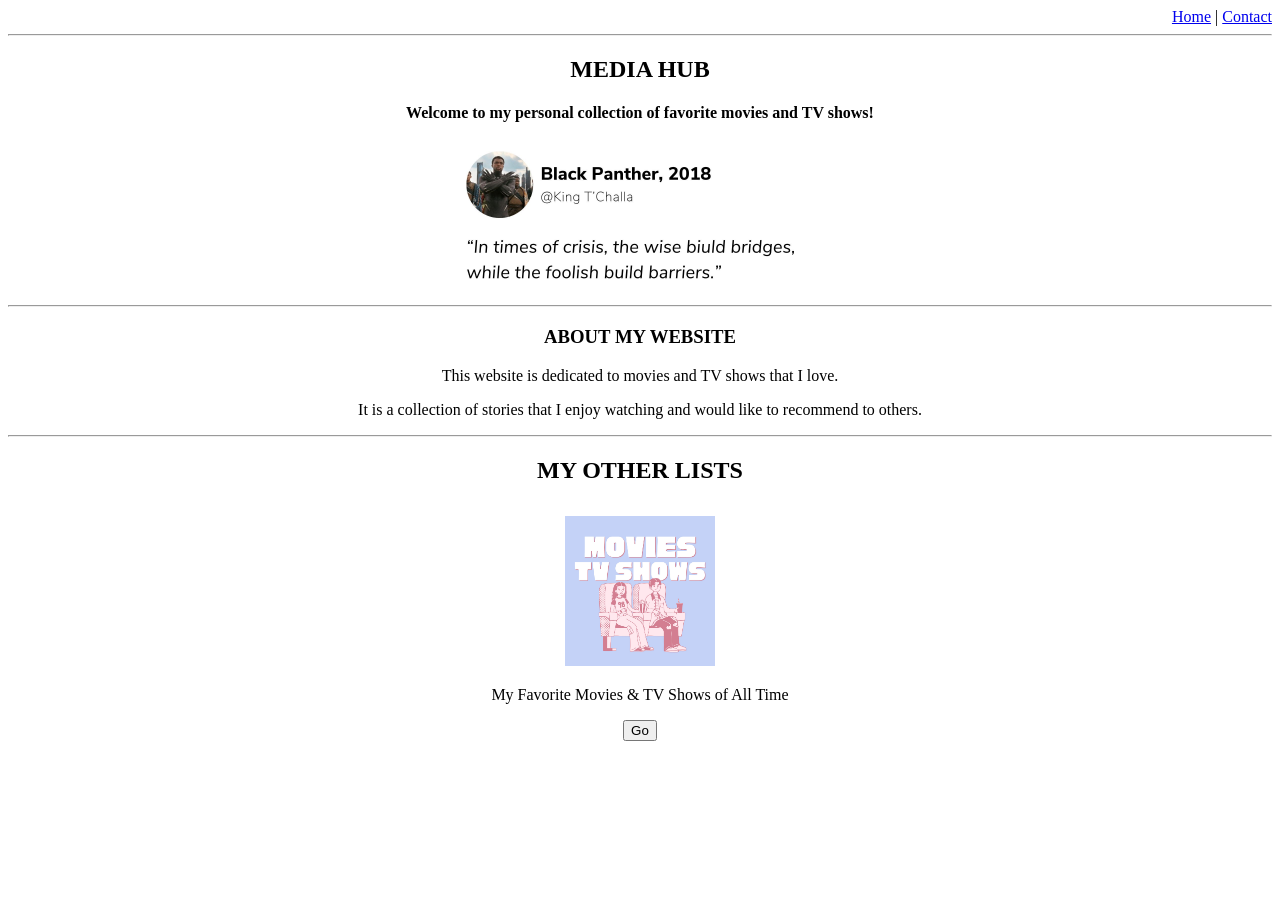
==== index.html @ dc8c58a5 "Complete Media Hub website" ====
<!DOCTYPE html>
<html lang="en">
<head>
    <meta charset="UTF-8">
</head>
<body>
    <header align="right">
        <nav>
            <a href="../index.html">Home</a> | 
            <a href="pages/contact.html">Contact</a> 
        </nav>
    </header>
    <hr>
    <section>
        <div>
            <center>
            <h1> MEDIA HUB</h1>
            <h4>Welcome to my personal collection of favorite
            movies and TV shows!</h4>
            <center>
        </div>
        <div>
        <center>
            <img src="photos/black-panther-quote-1.jpg"
            alt="Quote from Black Panther"
            width="500" height="150">
        <center>
        </div>
    </section>
    <hr>
    <section align="center">
        <h3>ABOUT MY WEBSITE</h3>
        <p>This website is dedicated to movies
                and TV shows that I love.</p>
        <p>It is a collection of stories that I enjoy
                watching and would like to recommend to others.</p>
    </section>
    <hr>
    <section>
        <h2 align="center">MY OTHER LISTS</h2>
        <table width="100%" cellpadding="10">
            <tr>
                <td align="center" width="33%">
                    <img src="photos/list-cover-1.jpg"
                    alt="lists cover"
                    width="150" height="150">
                    <br>
                    <p>My Favorite Movies & TV Shows of All Time</p>
                    <a href="pages/gallery.html">
                        <button>Go</button>
                    </a>
                </td>
            </tr>
        </table>
    </section>

</body>
</html>
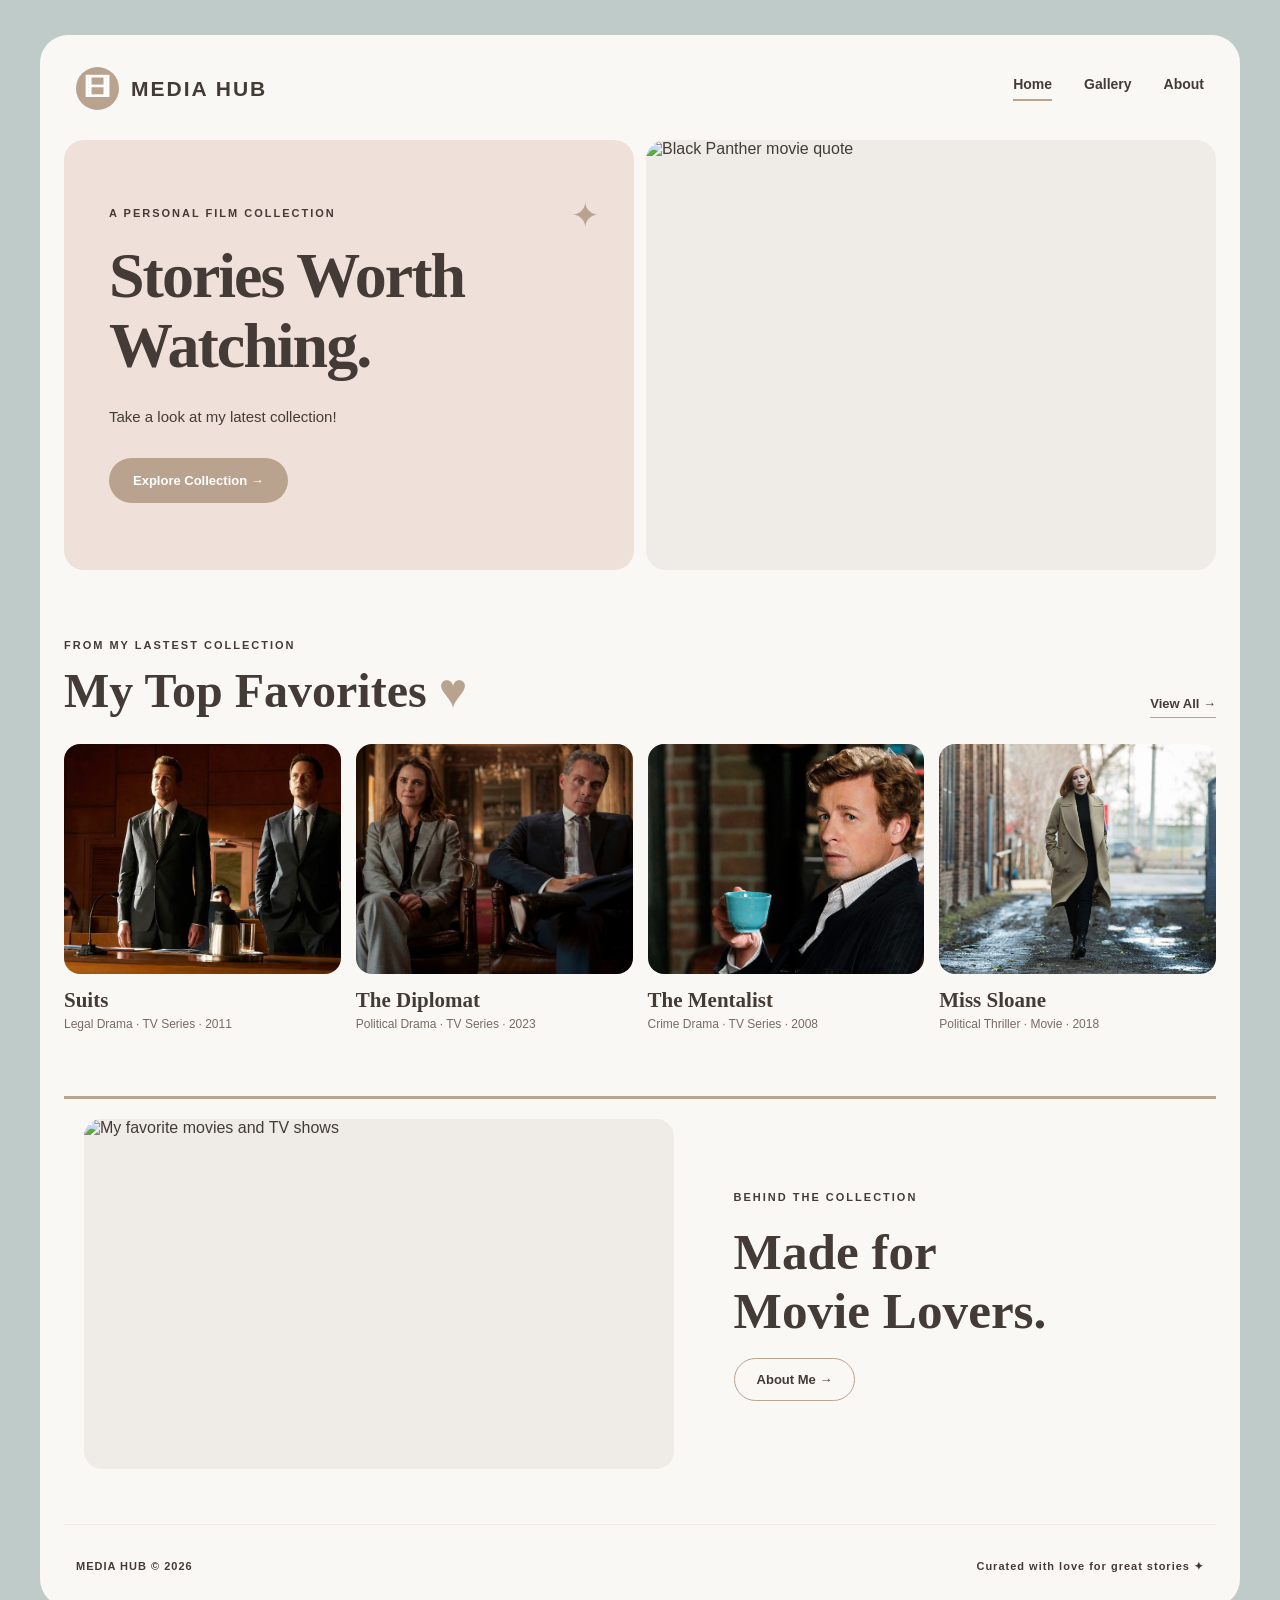
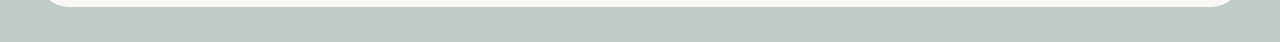
==== commit 8b13a70e: "Add CSS styles and redesign Media Hub" ====
--- a/index.html
+++ b/index.html
@@ -1,58 +1,145 @@
 <!DOCTYPE html>
 <html lang="en">
+
 <head>
     <meta charset="UTF-8">
+    <meta name="viewport" content="width=device-width, initial-scale=1.0">
+    <title>Media Hub</title>
+    <link rel="stylesheet" href="style.css">
 </head>
+
 <body>
-    <header align="right">
-        <nav>
-            <a href="../index.html">Home</a> | 
-            <a href="pages/contact.html">Contact</a> 
-        </nav>
-    </header>
-    <hr>
-    <section>
-        <div>
-            <center>
-            <h1> MEDIA HUB</h1>
-            <h4>Welcome to my personal collection of favorite
-            movies and TV shows!</h4>
-            <center>
-        </div>
-        <div>
-        <center>
-            <img src="photos/black-panther-quote-1.jpg"
-            alt="Quote from Black Panther"
-            width="500" height="150">
-        <center>
-        </div>
-    </section>
-    <hr>
-    <section align="center">
-        <h3>ABOUT MY WEBSITE</h3>
-        <p>This website is dedicated to movies
-                and TV shows that I love.</p>
-        <p>It is a collection of stories that I enjoy
-                watching and would like to recommend to others.</p>
-    </section>
-    <hr>
-    <section>
-        <h2 align="center">MY OTHER LISTS</h2>
-        <table width="100%" cellpadding="10">
-            <tr>
-                <td align="center" width="33%">
-                    <img src="photos/list-cover-1.jpg"
-                    alt="lists cover"
-                    width="150" height="150">
-                    <br>
-                    <p>My Favorite Movies & TV Shows of All Time</p>
-                    <a href="pages/gallery.html">
-                        <button>Go</button>
+
+    <div class="site-container">
+
+        <header id="main-header" class="header">
+            <a href="index.html" class="logo">
+                <span class="logo-icon">🎞</span>
+                MEDIA HUB
+            </a>
+
+            <nav id="main-navigation" class="navigation">
+                <a href="index.html" class="active">Home</a>
+                <a href="pages/gallery.html">Gallery</a>
+                <a href="pages/contact.html">About</a>
+            </nav>
+        </header>
+
+        <main>
+
+            <section id="welcome-section" class="hero">
+
+                <div class="hero-content">
+                    <span class="eyebrow">A PERSONAL FILM COLLECTION</span>
+
+                    <h1 id="main-title">
+                        Stories Worth<br>
+                        Watching.
+                    </h1>
+
+                    <p>
+                        Take a look at my latest collection!
+                    </p>
+
+                    <a href="pages/gallery.html" class="primary-button">
+                        Explore Collection &rarr;
                     </a>
-                </td>
-            </tr>
-        </table>
-    </section>
+
+                    <span class="hero-decoration">✦</span>
+                </div>
+
+                <div class="hero-image">
+                    <img
+                        src="photos/posters.jpg"
+                        alt="Black Panther movie quote">
+                </div>
+
+            </section>
+
+            <section id="favorites-section" class="favorites">
+
+                <div class="section-heading">
+                    <div>
+                        <span class="eyebrow">FROM MY LASTEST COLLECTION</span>
+                        <h2>My Top Favorites <span>♥︎</span></h2>
+                    </div>
+
+                    <a href="pages/gallery.html" class="text-link">
+                        View All &rarr;
+                    </a>
+                </div>
+
+                <div class="favorites-grid">
+
+                    <article class="favorite-card">
+                        <a href="pages/gallery.html#suits">
+                            <img src="photos/suits-1.jpeg" alt="Suits">
+                        </a>
+                        <h3>Suits</h3>
+                        <p>Legal Drama · TV Series · 2011</p>
+                    </article>
+
+                    <article class="favorite-card">
+                        <a href="pages/gallery.html#the-diplomat">
+                            <img src="photos/the-diplomat-1.JPG" alt="The Diplomat">
+                        </a>
+                        <h3>The Diplomat</h3>
+                        <p>Political Drama · TV Series · 2023</p>
+                    </article>
+
+                    <article class="favorite-card">
+                        <a href="pages/gallery.html#the-mentalist">
+                            <img src="photos/the-mentalist-3.jpeg" alt="The Mentalist">
+                        </a>
+                        <h3>The Mentalist</h3>
+                        <p>Crime Drama · TV Series · 2008</p>
+                    </article>
+
+                    <article class="favorite-card">
+                        <a href="pages/gallery.html#miss-sloane">
+                            <img src="photos/miss-sloane-2.JPG" alt="Movie collection">
+                        </a>
+                        <h3>Miss Sloane</h3>
+                        <p>Political Thriller · Movie · 2018</p>
+                    </article>
+
+                </div>
+
+            </section>
+
+            <section id="about-section" class="about-feature">
+
+                <div class="about-image">
+                    <img
+                        src="photos/main-aboutme.png"
+                        alt="My favorite movies and TV shows">
+                </div>
+
+                <div class="about-content">
+                    <span class="eyebrow">BEHIND THE COLLECTION</span>
+
+                    <h2>
+                        Made for<br>
+                        Movie Lovers.
+                    </h2>
+
+                
+
+                    <a href="pages/contact.html" class="outline-button">
+                        About Me &rarr;
+                    </a>
+                </div>
+
+            </section>
+
+        </main>
+
+        <footer id="main-footer" class="footer">
+            <span>MEDIA HUB © 2026</span>
+            <span>Curated with love for great stories ✦</span>
+        </footer>
+
+    </div>
 
 </body>
-</html>
+</html>
--- a/style.css
+++ b/style.css
@@ -0,0 +1,665 @@
+:root {
+    --pale-dove: #EFECE8;
+    --warm-porcelain: #EFE0DA;
+    --foggy-mineral: #BFCBC8;
+    --desert-taupe: #B9A28E;
+    --text: #443B36;
+    --white: #FAF8F4;
+}
+
+* {
+    box-sizing: border-box;
+}
+
+html {
+    scroll-behavior: smooth;
+}
+
+body {
+    margin: 0;
+    padding: 35px 20px;
+    background-color: var(--foggy-mineral);
+    color: var(--text);
+    font-family: 'DM Sans', Arial, sans-serif;
+}
+
+h1, h2, h3 {
+    font-family: 'Playfair Display', Georgia, serif;
+}
+
+a {
+    color: inherit;
+    text-decoration: none;
+}
+
+img {
+    max-width: 100%;
+}
+
+.site-container {
+    max-width: 1200px;
+    margin: 0 auto;
+    padding: 24px;
+    background-color: var(--white);
+    border-radius: 28px;
+}
+
+/* HEADER */
+
+.header {
+    display: flex;
+    align-items: center;
+    justify-content: space-between;
+    gap: 20px;
+    padding: 8px 12px 30px;
+}
+
+.logo {
+    display: flex;
+    align-items: center;
+    gap: 12px;
+    font-size: 21px;
+    font-weight: 700;
+    letter-spacing: 2px;
+}
+
+.logo-icon {
+    display: grid;
+    place-items: center;
+    width: 43px;
+    height: 43px;
+    border-radius: 50%;
+    background-color: var(--desert-taupe);
+    color: white;
+    font-size: 26px;
+}
+
+.navigation {
+    display: flex;
+    align-items: center;
+    gap: 32px;
+}
+
+.navigation a {
+    font-size: 14px;
+    font-weight: 600;
+    padding-bottom: 7px;
+    border-bottom: 2px solid transparent;
+}
+
+.navigation a:hover,
+.navigation a.active {
+    border-bottom-color: var(--desert-taupe);
+}
+
+/* HERO */
+
+.hero {
+    display: grid;
+    grid-template-columns: 1fr 1fr;
+    gap: 12px;
+    min-height: 430px;
+}
+
+.hero-content {
+    position: relative;
+    display: flex;
+    flex-direction: column;
+    align-items: flex-start;
+    justify-content: center;
+    padding: 55px 45px;
+    background-color: var(--warm-porcelain);
+    border-radius: 20px;
+    overflow: hidden;
+}
+
+.eyebrow {
+    font-size: 11px;
+    font-weight: 700;
+    letter-spacing: 2px;
+}
+
+.hero h1 {
+    margin: 22px 0;
+    font-size: clamp(42px, 5vw, 70px);
+    line-height: 1.1;
+    letter-spacing: -2px;
+}
+
+.hero p {
+    max-width: 330px;
+    margin: 0 0 28px;
+    font-size: 15px;
+    line-height: 1.8;
+}
+
+.primary-button {
+    display: inline-block;
+    padding: 15px 24px;
+    border-radius: 30px;
+    background-color: var(--desert-taupe);
+    color: white;
+    font-size: 13px;
+    font-weight: 700;
+    transition: 0.2s;
+}
+
+.primary-button:hover {
+    background-color: #9F8773;
+    transform: translateY(-2px);
+}
+
+.hero-decoration {
+    position: absolute;
+    top: 55px;
+    right: 35px;
+    font-size: 34px;
+    color: var(--desert-taupe);
+}
+
+.hero-image {
+    overflow: hidden;
+    border-radius: 20px;
+    background-color: var(--pale-dove);
+}
+
+.hero-image img {
+    display: block;
+    width: 100%;
+    height: 100%;
+    object-fit: cover;
+}
+
+/* FAVORITES */
+
+.favorites {
+    padding: 65px 0;
+}
+
+.section-heading {
+    display: flex;
+    justify-content: space-between;
+    align-items: end;
+    gap: 20px;
+    margin-bottom: 26px;
+}
+
+.section-heading h2 {
+    margin: 10px 0 0;
+    font-size: clamp(32px, 4vw, 48px);
+}
+
+.section-heading h2 span {
+    color: var(--desert-taupe);
+}
+
+.text-link {
+    font-size: 13px;
+    font-weight: 700;
+    border-bottom: 1px solid var(--desert-taupe);
+    padding-bottom: 6px;
+}
+
+.favorites-grid {
+    display: grid;
+    grid-template-columns: repeat(4, 1fr);
+    gap: 15px;
+}
+
+.favorite-card img {
+    display: block;
+    width: 100%;
+    height: 230px;
+    object-fit: cover;
+    border-radius: 16px;
+    background-color: var(--warm-porcelain);
+    transition: transform 0.2s;
+}
+
+.favorite-card img:hover {
+    transform: translateY(-4px);
+}
+
+.favorite-card h3 {
+    margin: 14px 0 4px;
+    font-size: 21px;
+}
+
+.favorite-card p {
+    margin: 0;
+    color: #796B62;
+    font-size: 12px;
+}
+
+/* ABOUT FEATURE */
+
+.about-feature {
+    display: grid;
+    grid-template-columns: 1.1fr 0.9fr;
+    gap: 40px;
+    align-items: center;
+    padding: 20px;
+    border-top: 3px solid var(--desert-taupe);
+}
+
+.about-image {
+    height: 350px;
+    overflow: hidden;
+    border-radius: 18px;
+    background-color: var(--pale-dove);
+}
+
+.about-image img {
+    width: 100%;
+    height: 100%;
+    object-fit: cover;
+}
+
+.about-content {
+    padding: 20px;
+}
+
+.about-content h2 {
+    margin: 18px 0;
+    font-size: clamp(36px, 4vw, 55px);
+    line-height: 1.15;
+}
+
+.about-content p {
+    max-width: 350px;
+    font-size: 14px;
+    line-height: 1.9;
+    margin-bottom: 25px;
+}
+
+.outline-button {
+    display: inline-block;
+    padding: 13px 22px;
+    border: 1px solid var(--desert-taupe);
+    border-radius: 30px;
+    font-size: 13px;
+    font-weight: 700;
+}
+
+.outline-button:hover {
+    background-color: var(--warm-porcelain);
+}
+
+/* FOOTER */
+
+.footer {
+    display: flex;
+    justify-content: space-between;
+    gap: 15px;
+    padding: 35px 12px 10px;
+    margin-top: 35px;
+    border-top: 1px solid var(--pale-dove);
+    font-size: 11px;
+    font-weight: 600;
+    letter-spacing: 1px;
+}
+
+/* EXISTING GALLERY AND CONTACT PAGES */
+
+.gallery-main,
+.contact-main {
+    max-width: 1100px;
+    margin: 35px auto;
+    padding: 20px;
+}
+
+.title {
+    text-align: center;
+    font-size: 48px;
+}
+
+.movie-section,
+.contact-section {
+    margin: 30px auto;
+    padding: 30px;
+    background-color: var(--warm-porcelain);
+    border-radius: 20px;
+}
+
+.movie-title,
+.section-title {
+    font-size: 30px;
+}
+
+.movie-images {
+    display: flex;
+    flex-wrap: wrap;
+    gap: 12px;
+}
+
+.movie-image {
+    width: 30%;
+    min-width: 180px;
+    border-radius: 12px;
+    object-fit: cover;
+}
+
+.movie-section p,
+.contact-section p {
+    line-height: 1.8;
+}
+
+.plot {
+    padding: 20px;
+    background-color: var(--pale-dove);
+    border-radius: 12px;
+}
+
+.profile-image {
+    border-radius: 20px;
+}
+
+.social-link {
+    color: #846A56;
+    font-weight: 700;
+}
+
+/* MOBILE */
+
+@media (max-width: 768px) {
+    body {
+        padding: 10px;
+    }
+
+    .site-container {
+        padding: 15px;
+    }
+
+    .header {
+        flex-direction: column;
+    }
+
+    .hero,
+    .about-feature {
+        grid-template-columns: 1fr;
+    }
+
+    .hero-content {
+        padding: 45px 25px;
+    }
+
+    .hero-image {
+        height: 260px;
+    }
+
+    .favorites-grid {
+        grid-template-columns: repeat(2, 1fr);
+    }
+
+    .favorite-card img {
+        height: 180px;
+    }
+
+    .about-image {
+        height: 260px;
+    }
+
+    .footer {
+        flex-direction: column;
+    }
+}
+
+@media (max-width: 420px) {
+    .favorites-grid {
+        grid-template-columns: 1fr;
+    }
+
+    .navigation {
+        gap: 18px;
+    }
+
+    .hero h1 {
+        font-size: 42px;
+    }
+}
+
+/* GALLERY PAGE */
+
+.gallery-main {
+    max-width: 1080px;
+    margin: 0 auto;
+    padding: 30px 10px 60px;
+}
+
+.gallery-eyebrow {
+    margin-top: 25px;
+    text-align: center;
+    font-size: 11px;
+    font-weight: 700;
+    letter-spacing: 3px;
+    color: #8F7969;
+}
+
+#gallery-title {
+    max-width: 800px;
+    margin: 15px auto 55px;
+    font-family: 'Playfair Display', Georgia, serif;
+    font-size: clamp(36px, 5vw, 64px);
+    line-height: 1.15;
+    text-align: center;
+    color: var(--text);
+}
+
+.movie-section {
+    margin: 0 0 28px;
+    padding: 35px;
+    background-color: var(--pale-dove);
+    border-radius: 22px;
+}
+
+.movie-section:nth-of-type(even) {
+    background-color: var(--warm-porcelain);
+}
+
+.movie-title {
+    margin: 0 0 24px;
+    font-family: 'Playfair Display', Georgia, serif;
+    font-size: clamp(28px, 4vw, 42px);
+    line-height: 1.2;
+}
+
+.movie-images {
+    display: grid;
+    grid-template-columns: repeat(3, minmax(0, 1fr));
+    gap: 12px;
+    margin-bottom: 28px;
+}
+
+.movie-image {
+    display: block;
+    width: 100%;
+    min-width: 0;
+    height: 220px;
+    object-fit: cover;
+    border: none;
+    border-radius: 15px;
+    transition: transform 0.2s ease;
+}
+
+.movie-image:hover {
+    transform: translateY(-4px);
+}
+
+.movie-section p {
+    margin: 12px 0;
+    font-size: 14px;
+    line-height: 1.8;
+}
+
+.movie-section strong {
+    color: #7F6858;
+}
+
+.movie-section .plot {
+    margin-top: 24px;
+    padding: 22px 25px;
+    background-color: var(--white);
+    border-radius: 15px;
+    line-height: 1.9;
+}
+
+@media (max-width: 768px) {
+    .movie-section {
+        padding: 22px;
+    }
+
+    .movie-images {
+        grid-template-columns: repeat(2, minmax(0, 1fr));
+    }
+
+    .movie-image {
+        height: 180px;
+    }
+}
+
+@media (max-width: 480px) {
+    .movie-images {
+        grid-template-columns: 1fr;
+    }
+
+    .movie-image {
+        height: 230px;
+    }
+}
+
+/* ABOUT ME PAGE */
+
+.contact-main {
+    max-width: 1080px;
+    margin: 0 auto;
+    padding: 25px 10px 60px;
+}
+
+.contact-intro {
+    padding: 45px 20px 55px;
+    text-align: center;
+}
+
+.contact-intro h1 {
+    margin: 18px 0;
+    font-size: clamp(42px, 6vw, 72px);
+    line-height: 1.12;
+    letter-spacing: -2px;
+}
+
+.contact-intro p {
+    font-size: 15px;
+    line-height: 1.8;
+    color: #796B62;
+}
+
+.contact-feature {
+    display: grid;
+    grid-template-columns: 1fr 1fr;
+    gap: 14px;
+    min-height: 420px;
+}
+
+.contact-photo {
+    overflow: hidden;
+    border-radius: 20px;
+    background-color: var(--foggy-mineral);
+}
+
+.contact-photo img {
+    display: block;
+    width: 100%;
+    height: 100%;
+    min-height: 420px;
+    object-fit: cover;
+}
+
+.contact-about {
+    position: relative;
+    display: flex;
+    flex-direction: column;
+    justify-content: center;
+    padding: 45px;
+    background-color: var(--warm-porcelain);
+    border-radius: 20px;
+}
+
+.contact-about h2 {
+    margin: 18px 0;
+    font-size: clamp(32px, 4vw, 48px);
+    line-height: 1.2;
+}
+
+.contact-about p {
+    max-width: 390px;
+    font-size: 14px;
+    line-height: 1.9;
+}
+
+.contact-sparkle {
+    position: absolute;
+    right: 35px;
+    top: 30px;
+    color: var(--desert-taupe);
+    font-size: 32px;
+}
+
+.socials-feature {
+    display: flex;
+    align-items: center;
+    justify-content: space-between;
+    gap: 30px;
+    margin-top: 30px;
+    padding: 45px;
+    background-color: var(--pale-dove);
+    border-radius: 20px;
+}
+
+.socials-feature h2 {
+    margin: 12px 0;
+    font-size: clamp(30px, 4vw, 44px);
+}
+
+.socials-feature p {
+    max-width: 430px;
+    font-size: 14px;
+    line-height: 1.8;
+}
+
+.social-button {
+    display: inline-block;
+    flex-shrink: 0;
+    padding: 16px 28px;
+    background-color: var(--desert-taupe);
+    border-radius: 30px;
+    color: white;
+    font-size: 13px;
+    font-weight: 700;
+    transition: 0.2s;
+}
+
+.social-button:hover {
+    background-color: #9F8773;
+    transform: translateY(-2px);
+}
+
+@media (max-width: 768px) {
+    .contact-feature {
+        grid-template-columns: 1fr;
+    }
+
+    .contact-photo img {
+        height: 350px;
+        min-height: 0;
+    }
+
+    .contact-about {
+        padding: 35px 25px;
+    }
+
+    .socials-feature {
+        flex-direction: column;
+        align-items: flex-start;
+        padding: 30px 25px;
+    }
+}
